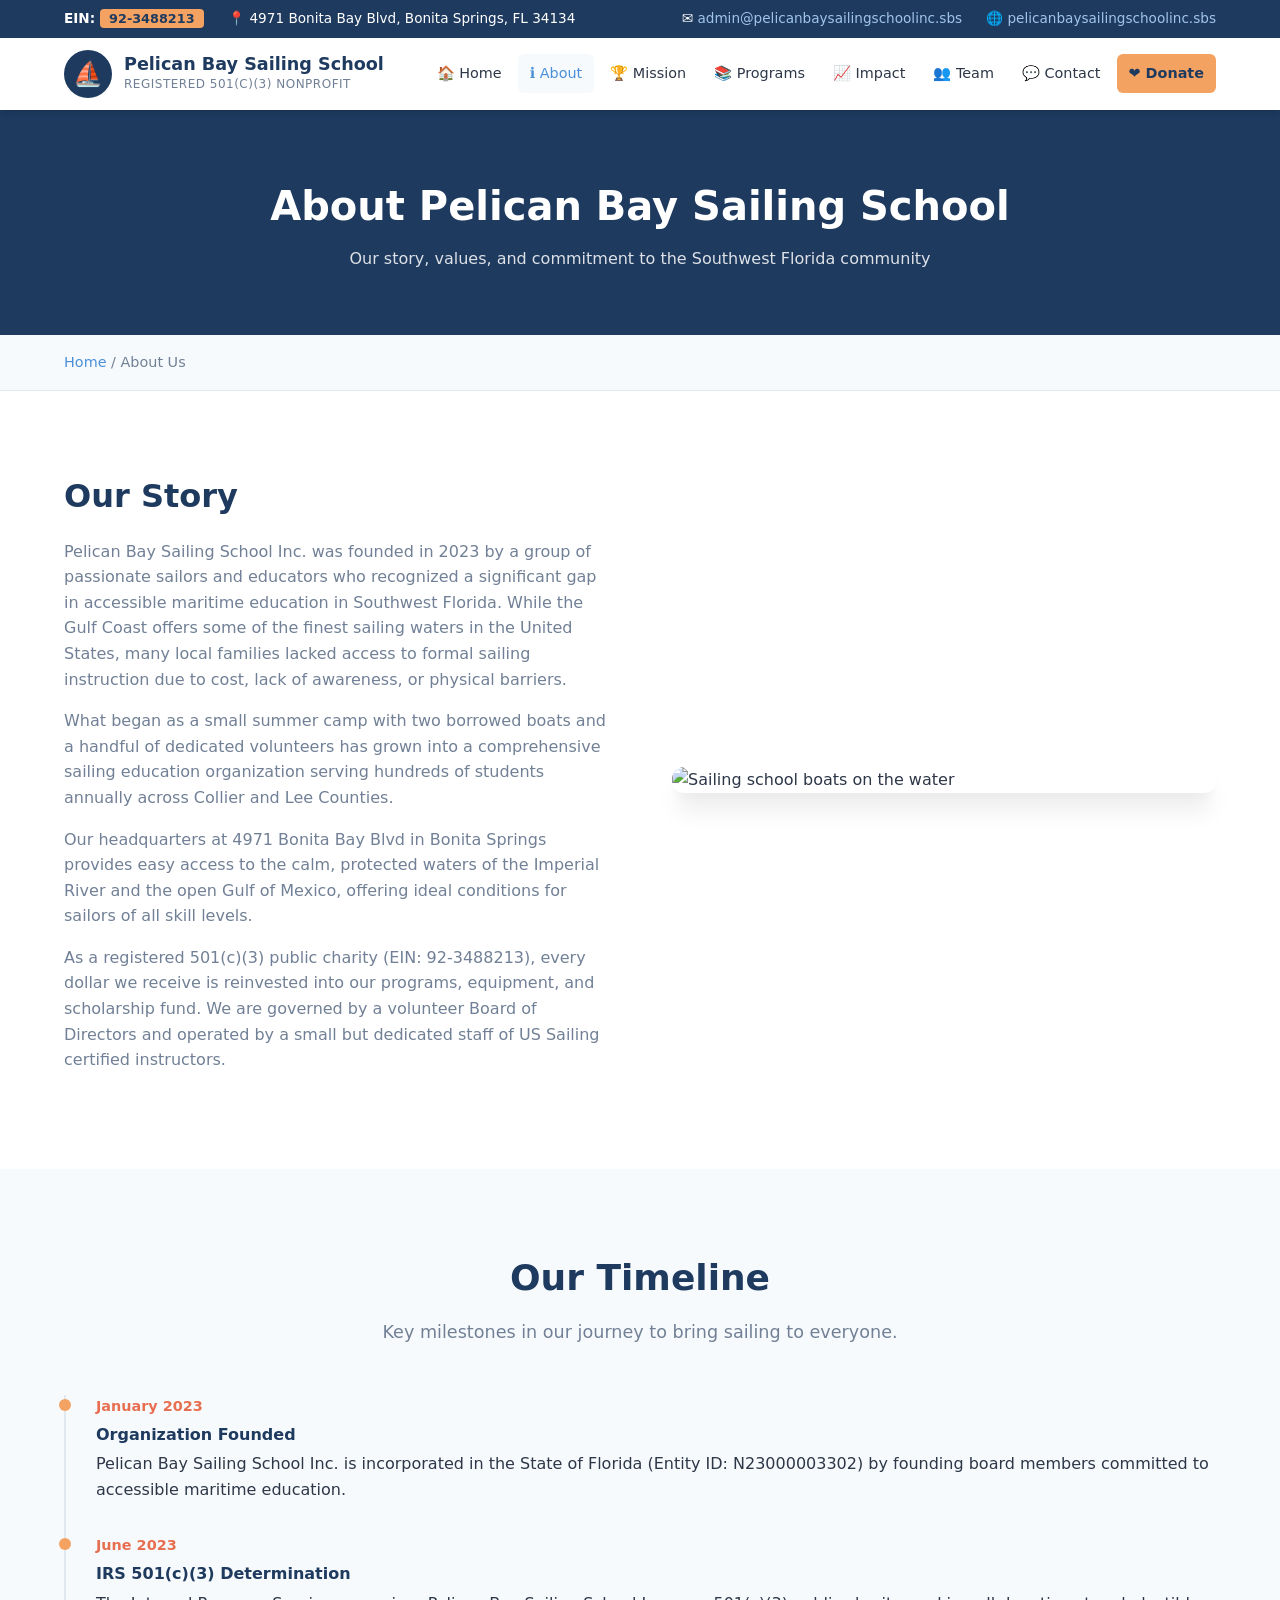
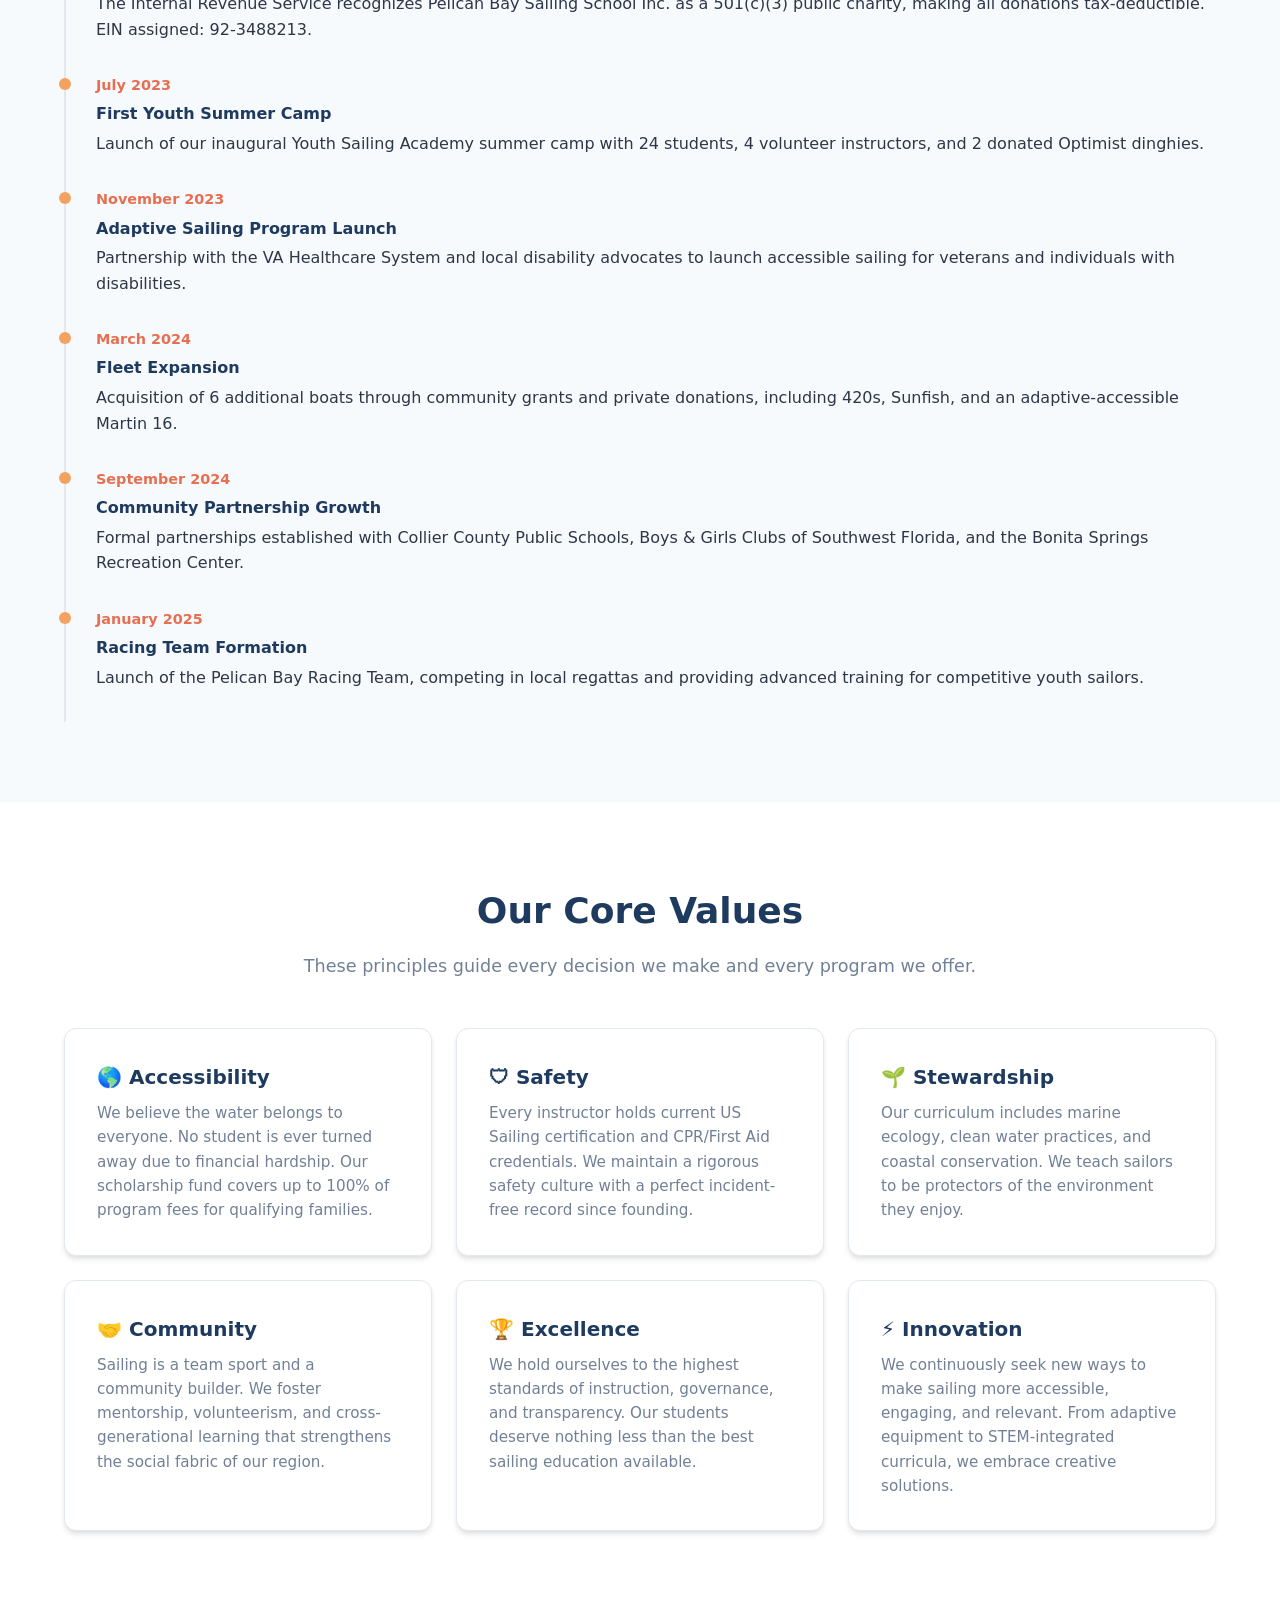
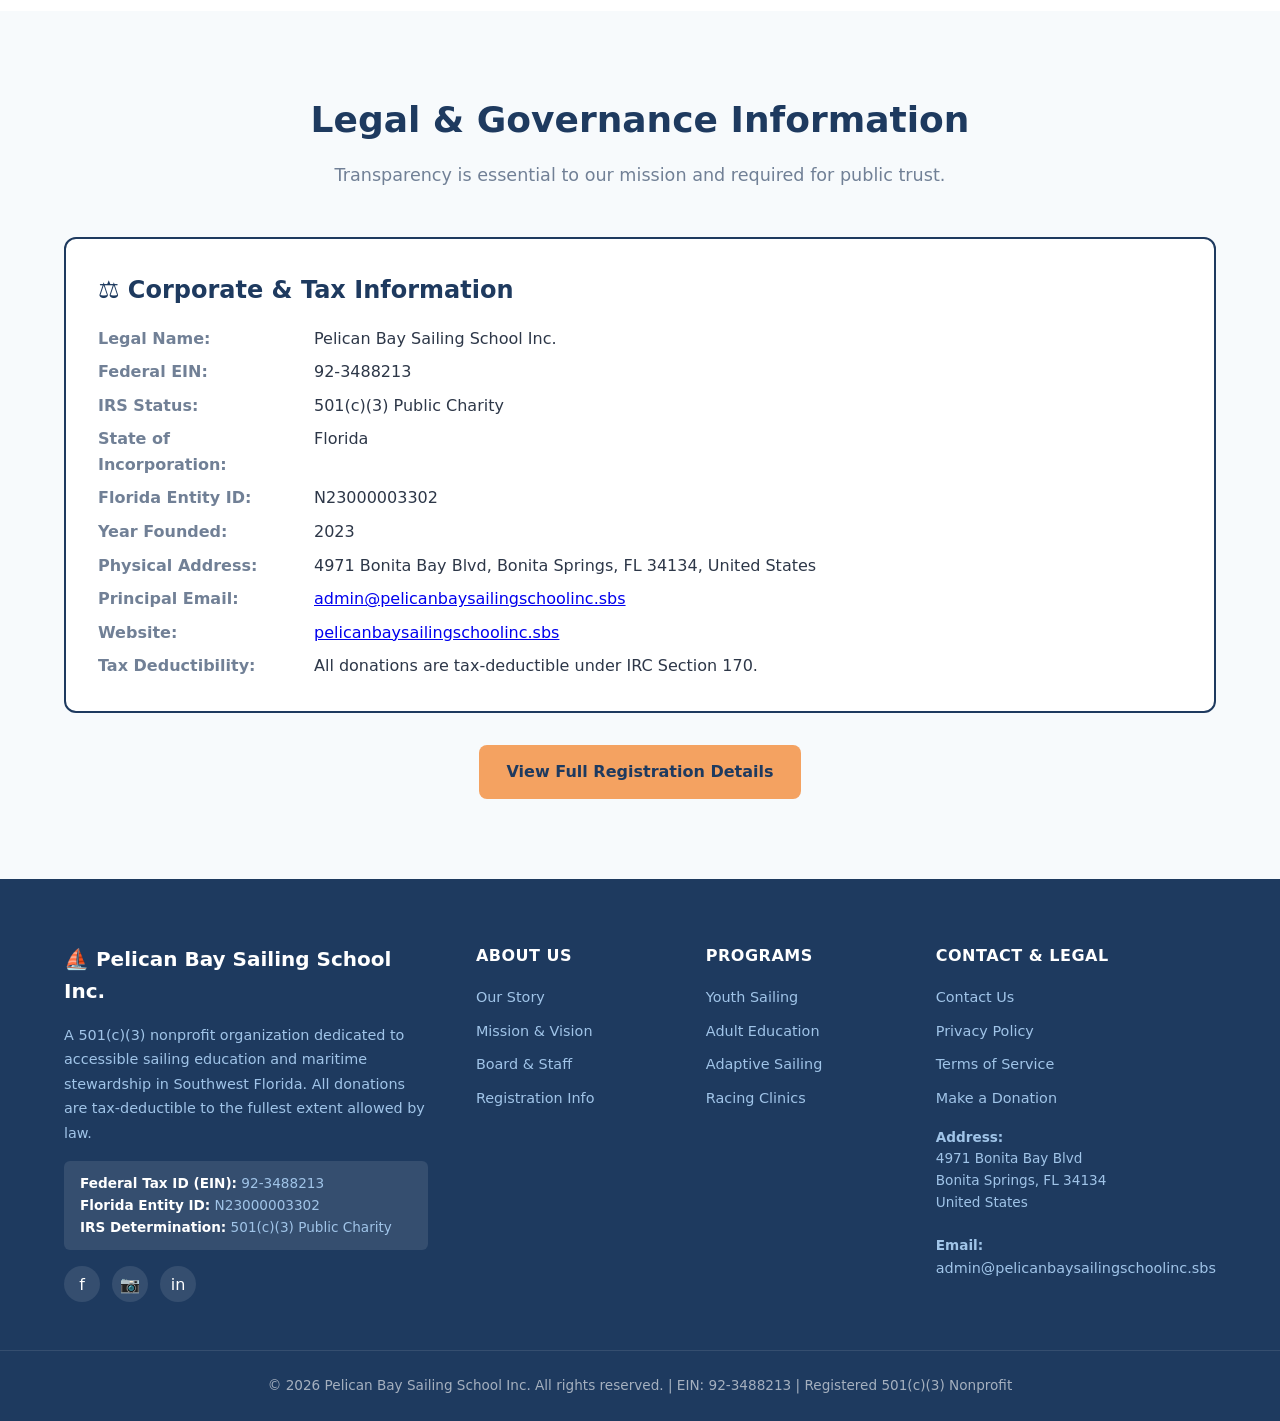
==== about.html @ 3bb71b46 "first commit" ====
<!DOCTYPE html>
<html lang="en">
<head>
  <meta charset="UTF-8">
  <meta name="viewport" content="width=device-width, initial-scale=1.0">
  <meta name="description" content="Learn about the history, values, and legal status of Pelican Bay Sailing School Inc., a 501(c)(3) nonprofit in Bonita Springs, Florida. EIN: 92-3488213.">
  <meta name="keywords" content="Pelican Bay Sailing School, sailing school Bonita Springs, nonprofit sailing Florida, 501c3 sailing education, youth sailing program, learn to sail Florida">
  <meta name="author" content="Pelican Bay Sailing School Inc.">
  <meta name="robots" content="index, follow">
  <link rel="canonical" href="https://pelicanbaysailingschoolinc.sbs/about.html">
  <link rel="icon" type="image/svg+xml" href="images/logo-icon.svg">
  <title>About Us | Pelican Bay Sailing School Inc.</title>

  <!-- Open Graph -->
  <meta property="og:title" content="About Us | Pelican Bay Sailing School Inc.">
  <meta property="og:description" content="Learn about the history, values, and legal status of Pelican Bay Sailing School Inc., a 501(c)(3) nonprofit in Bonita Springs, Florida. EIN: 92-3488213.">
  <meta property="og:type" content="website">
  <meta property="og:url" content="https://pelicanbaysailingschoolinc.sbs/about.html">
  <meta property="og:image" content="https://pelicanbaysailingschoolinc.sbs/images/og-image.jpg">
  <meta property="og:site_name" content="Pelican Bay Sailing School Inc.">

  <!-- Twitter Card -->
  <meta name="twitter:card" content="summary_large_image">
  <meta name="twitter:title" content="About Us | Pelican Bay Sailing School Inc.">
  <meta name="twitter:description" content="Learn about the history, values, and legal status of Pelican Bay Sailing School Inc., a 501(c)(3) nonprofit in Bonita Springs, Florida. EIN: 92-3488213.">

  <!-- Google Verification (replace with actual code) -->
  <meta name="google-site-verification" content="YOUR_GOOGLE_VERIFICATION_CODE">

  <!-- Schema.org Organization -->
  <script type="application/ld+json">
  {
    "@context": "https://schema.org",
    "@type": "NGO",
    "name": "Pelican Bay Sailing School Inc.",
    "alternateName": "Pelican Bay Sailing School",
    "url": "https://pelicanbaysailingschoolinc.sbs",
    "logo": "https://pelicanbaysailingschoolinc.sbs/images/logo-icon.svg",
    "description": "A 501(c)(3) nonprofit organization dedicated to providing accessible sailing education and maritime programs for youth and adults in Southwest Florida.",
    "nonprofitStatus": "Nonprofit501c3",
    "taxID": "92-3488213",
    "foundingDate": "2023",
    "address": {
      "@type": "PostalAddress",
      "streetAddress": "4971 Bonita Bay Blvd",
      "addressLocality": "Bonita Springs",
      "addressRegion": "FL",
      "postalCode": "34134",
      "addressCountry": "US"
    },
    "email": "admin@pelicanbaysailingschoolinc.sbs",
    "areaServed": {
      "@type": "City",
      "name": "Bonita Springs, Florida"
    },
    "sameAs": [
      "https://www.facebook.com/pelicanbaysailing",
      "https://www.instagram.com/pelicanbaysailing"
    ]
  }
  </script>

  <link rel="stylesheet" href="css/style.css">
  
</head>
<body>

<!-- Top Bar -->
<div class="top-bar">
  <div class="container">
    <div class="top-bar-left">
      <span><strong>EIN:</strong> <span class="ein-badge">92-3488213</span></span>
      <span>&#128205; 4971 Bonita Bay Blvd, Bonita Springs, FL 34134</span>
    </div>
    <div class="top-bar-right">
      <span>&#9993; <a href="mailto:admin@pelicanbaysailingschoolinc.sbs">admin@pelicanbaysailingschoolinc.sbs</a></span>
      <span>&#127760; <a href="https://pelicanbaysailingschoolinc.sbs">pelicanbaysailingschoolinc.sbs</a></span>
    </div>
  </div>
</div>

<!-- Header -->
<header class="site-header">
  <div class="container">
    <a href="index.html" class="logo">
      <div class="logo-icon">&#9973;</div>
      <div class="logo-text">
        <strong>Pelican Bay Sailing School</strong>
        <span>Registered 501(c)(3) Nonprofit</span>
      </div>
    </a>
    <button class="mobile-menu-btn" aria-label="Toggle menu">&#9776;</button>
    <nav class="main-nav">
      <ul>
        <li><a href="index.html">&#127968; Home</a></li>
        <li><a href="about.html">&#8505; About</a></li>
        <li><a href="mission.html">&#127942; Mission</a></li>
        <li><a href="programs.html">&#128218; Programs</a></li>
        <li><a href="impact.html">&#128200; Impact</a></li>
        <li><a href="team.html">&#128101; Team</a></li>
        <li><a href="contact.html">&#128172; Contact</a></li>
        <li><a href="donate.html" class="nav-cta">&#10084; Donate</a></li>
      </ul>
    </nav>
  </div>
</header>

<main>
  <div class="page-title">
    <div class="container">
      <h1>About Pelican Bay Sailing School</h1>
      <p>Our story, values, and commitment to the Southwest Florida community</p>
    </div>
  </div>

  <div class="breadcrumb">
    <div class="container">
      <a href="index.html">Home</a> / About Us
    </div>
  </div>

  <section class="section">
    <div class="container">
      <div class="mission-block">
        <div class="mission-content">
          <h2>Our Story</h2>
          <p>Pelican Bay Sailing School Inc. was founded in 2023 by a group of passionate sailors and educators who recognized a significant gap in accessible maritime education in Southwest Florida. While the Gulf Coast offers some of the finest sailing waters in the United States, many local families lacked access to formal sailing instruction due to cost, lack of awareness, or physical barriers.</p>
          <p>What began as a small summer camp with two borrowed boats and a handful of dedicated volunteers has grown into a comprehensive sailing education organization serving hundreds of students annually across Collier and Lee Counties.</p>
          <p>Our headquarters at 4971 Bonita Bay Blvd in Bonita Springs provides easy access to the calm, protected waters of the Imperial River and the open Gulf of Mexico, offering ideal conditions for sailors of all skill levels.</p>
          <p>As a registered 501(c)(3) public charity (EIN: 92-3488213), every dollar we receive is reinvested into our programs, equipment, and scholarship fund. We are governed by a volunteer Board of Directors and operated by a small but dedicated staff of US Sailing certified instructors.</p>
        </div>
        <div class="mission-img">
          <img src="https://images.unsplash.com/photo-1500930287596-c1ecaa373bb2?w=800&q=80" alt="Sailing school boats on the water">
        </div>
      </div>
    </div>
  </section>

  <section class="section section-alt">
    <div class="container">
      <div class="section-header">
        <h2>Our Timeline</h2>
        <p>Key milestones in our journey to bring sailing to everyone.</p>
      </div>
      <div class="timeline">
        <div class="timeline-item">
          <div class="timeline-year">January 2023</div>
          <h4>Organization Founded</h4>
          <p>Pelican Bay Sailing School Inc. is incorporated in the State of Florida (Entity ID: N23000003302) by founding board members committed to accessible maritime education.</p>
        </div>
        <div class="timeline-item">
          <div class="timeline-year">June 2023</div>
          <h4>IRS 501(c)(3) Determination</h4>
          <p>The Internal Revenue Service recognizes Pelican Bay Sailing School Inc. as a 501(c)(3) public charity, making all donations tax-deductible. EIN assigned: 92-3488213.</p>
        </div>
        <div class="timeline-item">
          <div class="timeline-year">July 2023</div>
          <h4>First Youth Summer Camp</h4>
          <p>Launch of our inaugural Youth Sailing Academy summer camp with 24 students, 4 volunteer instructors, and 2 donated Optimist dinghies.</p>
        </div>
        <div class="timeline-item">
          <div class="timeline-year">November 2023</div>
          <h4>Adaptive Sailing Program Launch</h4>
          <p>Partnership with the VA Healthcare System and local disability advocates to launch accessible sailing for veterans and individuals with disabilities.</p>
        </div>
        <div class="timeline-item">
          <div class="timeline-year">March 2024</div>
          <h4>Fleet Expansion</h4>
          <p>Acquisition of 6 additional boats through community grants and private donations, including 420s, Sunfish, and an adaptive-accessible Martin 16.</p>
        </div>
        <div class="timeline-item">
          <div class="timeline-year">September 2024</div>
          <h4>Community Partnership Growth</h4>
          <p>Formal partnerships established with Collier County Public Schools, Boys & Girls Clubs of Southwest Florida, and the Bonita Springs Recreation Center.</p>
        </div>
        <div class="timeline-item">
          <div class="timeline-year">January 2025</div>
          <h4>Racing Team Formation</h4>
          <p>Launch of the Pelican Bay Racing Team, competing in local regattas and providing advanced training for competitive youth sailors.</p>
        </div>
      </div>
    </div>
  </section>

  <section class="section">
    <div class="container">
      <div class="section-header">
        <h2>Our Core Values</h2>
        <p>These principles guide every decision we make and every program we offer.</p>
      </div>
      <div class="card-grid">
        <div class="card" style="padding:2rem;">
          <h3>&#127758; Accessibility</h3>
          <p>We believe the water belongs to everyone. No student is ever turned away due to financial hardship. Our scholarship fund covers up to 100% of program fees for qualifying families.</p>
        </div>
        <div class="card" style="padding:2rem;">
          <h3>&#128737; Safety</h3>
          <p>Every instructor holds current US Sailing certification and CPR/First Aid credentials. We maintain a rigorous safety culture with a perfect incident-free record since founding.</p>
        </div>
        <div class="card" style="padding:2rem;">
          <h3>&#127793; Stewardship</h3>
          <p>Our curriculum includes marine ecology, clean water practices, and coastal conservation. We teach sailors to be protectors of the environment they enjoy.</p>
        </div>
        <div class="card" style="padding:2rem;">
          <h3>&#129309; Community</h3>
          <p>Sailing is a team sport and a community builder. We foster mentorship, volunteerism, and cross-generational learning that strengthens the social fabric of our region.</p>
        </div>
        <div class="card" style="padding:2rem;">
          <h3>&#127942; Excellence</h3>
          <p>We hold ourselves to the highest standards of instruction, governance, and transparency. Our students deserve nothing less than the best sailing education available.</p>
        </div>
        <div class="card" style="padding:2rem;">
          <h3>&#9889; Innovation</h3>
          <p>We continuously seek new ways to make sailing more accessible, engaging, and relevant. From adaptive equipment to STEM-integrated curricula, we embrace creative solutions.</p>
        </div>
      </div>
    </div>
  </section>

  <section class="section section-alt">
    <div class="container">
      <div class="section-header">
        <h2>Legal & Governance Information</h2>
        <p>Transparency is essential to our mission and required for public trust.</p>
      </div>
      <div class="reg-box">
        <h3>&#9878; Corporate & Tax Information</h3>
        <dl class="reg-detail">
          <dt>Legal Name:</dt>
          <dd>Pelican Bay Sailing School Inc.</dd>
          <dt>Federal EIN:</dt>
          <dd>92-3488213</dd>
          <dt>IRS Status:</dt>
          <dd>501(c)(3) Public Charity</dd>
          <dt>State of Incorporation:</dt>
          <dd>Florida</dd>
          <dt>Florida Entity ID:</dt>
          <dd>N23000003302</dd>
          <dt>Year Founded:</dt>
          <dd>2023</dd>
          <dt>Physical Address:</dt>
          <dd>4971 Bonita Bay Blvd, Bonita Springs, FL 34134, United States</dd>
          <dt>Principal Email:</dt>
          <dd><a href="mailto:admin@pelicanbaysailingschoolinc.sbs">admin@pelicanbaysailingschoolinc.sbs</a></dd>
          <dt>Website:</dt>
          <dd><a href="https://pelicanbaysailingschoolinc.sbs">pelicanbaysailingschoolinc.sbs</a></dd>
          <dt>Tax Deductibility:</dt>
          <dd>All donations are tax-deductible under IRC Section 170.</dd>
        </dl>
      </div>
      <div class="text-center mt-2">
        <a href="registration.html" class="btn btn-primary">View Full Registration Details</a>
      </div>
    </div>
  </section>
</main>

<!-- Footer -->
<footer class="site-footer">
  <div class="footer-grid">
    <div class="footer-brand">
      <h3>&#9973; Pelican Bay Sailing School Inc.</h3>
      <p>A 501(c)(3) nonprofit organization dedicated to accessible sailing education and maritime stewardship in Southwest Florida. All donations are tax-deductible to the fullest extent allowed by law.</p>
      <div class="ein-box">
        <strong>Federal Tax ID (EIN):</strong> 92-3488213<br>
        <strong>Florida Entity ID:</strong> N23000003302<br>
        <strong>IRS Determination:</strong> 501(c)(3) Public Charity
      </div>
      <div class="social-links">
        <a href="https://facebook.com/pelicanbaysailing" aria-label="Facebook" target="_blank" rel="noopener">f</a>
        <a href="https://instagram.com/pelicanbaysailing" aria-label="Instagram" target="_blank" rel="noopener">&#128247;</a>
        <a href="https://linkedin.com/company/pelican-bay-sailing-school" aria-label="LinkedIn" target="_blank" rel="noopener">in</a>
      </div>
    </div>
    <div class="footer-links">
      <h4>About Us</h4>
      <ul>
        <li><a href="about.html">Our Story</a></li>
        <li><a href="mission.html">Mission & Vision</a></li>
        <li><a href="team.html">Board & Staff</a></li>
        <li><a href="registration.html">Registration Info</a></li>
      </ul>
    </div>
    <div class="footer-links">
      <h4>Programs</h4>
      <ul>
        <li><a href="programs.html">Youth Sailing</a></li>
        <li><a href="programs.html">Adult Education</a></li>
        <li><a href="programs.html">Adaptive Sailing</a></li>
        <li><a href="programs.html">Racing Clinics</a></li>
      </ul>
    </div>
    <div class="footer-links">
      <h4>Contact & Legal</h4>
      <ul>
        <li><a href="contact.html">Contact Us</a></li>
        <li><a href="privacy.html">Privacy Policy</a></li>
        <li><a href="terms.html">Terms of Service</a></li>
        <li><a href="donate.html">Make a Donation</a></li>
      </ul>
      <p style="margin-top:1rem;font-size:0.85rem;">
        <strong>Address:</strong><br>
        4971 Bonita Bay Blvd<br>
        Bonita Springs, FL 34134<br>
        United States<br><br>
        <strong>Email:</strong><br>
        <a href="mailto:admin@pelicanbaysailingschoolinc.sbs" style="color:#a0c4e8;">admin@pelicanbaysailingschoolinc.sbs</a>
      </p>
    </div>
  </div>
  <div class="footer-bottom">
    <p>&copy; <span class="current-year"></span> Pelican Bay Sailing School Inc. All rights reserved. | EIN: 92-3488213 | Registered 501(c)(3) Nonprofit</p>
  </div>
</footer>

<script src="js/main.js"></script>
</body>
</html>
---- css/style.css ----
/* ============================================
   Pelican Bay Sailing School Inc.
   501(c)(3) Nonprofit Website Styles
   EIN: 92-3488213
   ============================================ */

:root {
  --primary: #1e3a5f;
  --primary-light: #2a4f7f;
  --secondary: #4a90d9;
  --accent: #f4a261;
  --accent-dark: #e76f51;
  --text: #2d3748;
  --text-light: #718096;
  --bg: #ffffff;
  --bg-alt: #f7fafc;
  --border: #e2e8f0;
  --success: #38a169;
  --shadow: 0 4px 6px -1px rgba(0,0,0,0.1), 0 2px 4px -1px rgba(0,0,0,0.06);
  --shadow-lg: 0 20px 25px -5px rgba(0,0,0,0.1), 0 10px 10px -5px rgba(0,0,0,0.04);
}

* { margin: 0; padding: 0; box-sizing: border-box; }

html { scroll-behavior: smooth; }

body {
  font-family: 'Segoe UI', system-ui, -apple-system, sans-serif;
  color: var(--text);
  line-height: 1.6;
  background: var(--bg);
}

/* Top Bar */
.top-bar {
  background: var(--primary);
  color: #fff;
  font-size: 0.85rem;
  padding: 0.5rem 0;
}

.top-bar .container {
  max-width: 1200px;
  margin: 0 auto;
  padding: 0 1.5rem;
  display: flex;
  justify-content: space-between;
  align-items: center;
  flex-wrap: wrap;
  gap: 0.5rem;
}

.top-bar a { color: #a0c4e8; text-decoration: none; transition: color 0.2s; }
.top-bar a:hover { color: #fff; }

.top-bar-left, .top-bar-right { display: flex; align-items: center; gap: 1.5rem; flex-wrap: wrap; }

.ein-badge {
  background: var(--accent);
  color: var(--primary);
  padding: 0.15rem 0.6rem;
  border-radius: 4px;
  font-weight: 700;
  font-size: 0.8rem;
}

/* Header */
.site-header {
  background: var(--bg);
  box-shadow: var(--shadow);
  position: sticky;
  top: 0;
  z-index: 1000;
}

.site-header .container {
  max-width: 1200px;
  margin: 0 auto;
  padding: 0 1.5rem;
  display: flex;
  justify-content: space-between;
  align-items: center;
  height: 72px;
}

.logo {
  display: flex;
  align-items: center;
  gap: 0.75rem;
  text-decoration: none;
}

.logo-icon {
  width: 48px;
  height: 48px;
  background: var(--primary);
  border-radius: 50%;
  display: flex;
  align-items: center;
  justify-content: center;
  color: #fff;
  font-size: 1.5rem;
}

.logo-text { display: flex; flex-direction: column; }
.logo-text strong {
  color: var(--primary);
  font-size: 1.1rem;
  line-height: 1.2;
}
.logo-text span {
  color: var(--text-light);
  font-size: 0.75rem;
  text-transform: uppercase;
  letter-spacing: 0.5px;
}

/* Navigation */
.main-nav ul { display: flex; list-style: none; gap: 0.25rem; }

.main-nav a {
  color: var(--text);
  text-decoration: none;
  padding: 0.5rem 0.75rem;
  border-radius: 6px;
  font-weight: 500;
  font-size: 0.9rem;
  transition: all 0.2s;
  display: flex;
  align-items: center;
  gap: 0.35rem;
}

.main-nav a:hover, .main-nav a.active {
  background: var(--bg-alt);
  color: var(--secondary);
}

.nav-cta {
  background: var(--accent) !important;
  color: var(--primary) !important;
  font-weight: 700 !important;
}
.nav-cta:hover { background: #e8954a !important; }

.mobile-menu-btn {
  display: none;
  background: none;
  border: none;
  font-size: 1.5rem;
  cursor: pointer;
  color: var(--primary);
}

/* Hero */
.hero {
  position: relative;
  min-height: 600px;
  display: flex;
  align-items: center;
  background: linear-gradient(135deg, var(--primary) 0%, var(--primary-light) 100%);
  overflow: hidden;
}

.hero-bg {
  position: absolute;
  inset: 0;
  opacity: 0.25;
  background-size: cover;
  background-position: center;
}

.hero .container {
  position: relative;
  z-index: 2;
  max-width: 1200px;
  margin: 0 auto;
  padding: 4rem 1.5rem;
  color: #fff;
}

.hero-badge {
  display: inline-flex;
  align-items: center;
  gap: 0.5rem;
  background: rgba(255,255,255,0.15);
  backdrop-filter: blur(10px);
  padding: 0.5rem 1rem;
  border-radius: 50px;
  font-size: 0.9rem;
  margin-bottom: 1.5rem;
  border: 1px solid rgba(255,255,255,0.2);
}

.hero h1 {
  font-size: 3.5rem;
  line-height: 1.1;
  margin-bottom: 1rem;
  max-width: 700px;
}

.hero p {
  font-size: 1.25rem;
  opacity: 0.9;
  max-width: 600px;
  margin-bottom: 2rem;
}

.hero-buttons { display: flex; gap: 1rem; flex-wrap: wrap; }

.btn {
  display: inline-flex;
  align-items: center;
  gap: 0.5rem;
  padding: 0.875rem 1.75rem;
  border-radius: 8px;
  text-decoration: none;
  font-weight: 600;
  transition: all 0.2s;
  border: none;
  cursor: pointer;
  font-size: 1rem;
}

.btn-primary {
  background: var(--accent);
  color: var(--primary);
}
.btn-primary:hover { background: #e8954a; transform: translateY(-2px); }

.btn-secondary {
  background: rgba(255,255,255,0.15);
  color: #fff;
  border: 1px solid rgba(255,255,255,0.3);
}
.btn-secondary:hover { background: rgba(255,255,255,0.25); }

/* Stats Bar */
.stats-bar {
  background: var(--bg);
  border-bottom: 1px solid var(--border);
  padding: 2rem 0;
}

.stats-bar .container {
  max-width: 1200px;
  margin: 0 auto;
  padding: 0 1.5rem;
  display: grid;
  grid-template-columns: repeat(4, 1fr);
  gap: 2rem;
}

.stat-item { text-align: center; }
.stat-number {
  font-size: 2.5rem;
  font-weight: 800;
  color: var(--primary);
  line-height: 1;
}
.stat-label {
  color: var(--text-light);
  font-size: 0.9rem;
  margin-top: 0.25rem;
}

/* Sections */
.section {
  padding: 5rem 0;
}

.section-alt { background: var(--bg-alt); }

.container {
  max-width: 1200px;
  margin: 0 auto;
  padding: 0 1.5rem;
}

.section-header {
  text-align: center;
  max-width: 700px;
  margin: 0 auto 3rem;
}

.section-header h2 {
  font-size: 2.25rem;
  color: var(--primary);
  margin-bottom: 0.75rem;
}

.section-header p {
  color: var(--text-light);
  font-size: 1.1rem;
}

/* Cards */
.card-grid {
  display: grid;
  grid-template-columns: repeat(auto-fit, minmax(280px, 1fr));
  gap: 1.5rem;
}

.card {
  background: var(--bg);
  border-radius: 12px;
  overflow: hidden;
  box-shadow: var(--shadow);
  transition: transform 0.2s, box-shadow 0.2s;
  border: 1px solid var(--border);
}

.card:hover {
  transform: translateY(-4px);
  box-shadow: var(--shadow-lg);
}

.card-img {
  height: 200px;
  background-size: cover;
  background-position: center;
}

.card-body { padding: 1.5rem; }

.card h3 {
  font-size: 1.25rem;
  color: var(--primary);
  margin-bottom: 0.5rem;
}

.card p { color: var(--text-light); font-size: 0.95rem; }

/* Mission Block */
.mission-block {
  display: grid;
  grid-template-columns: 1fr 1fr;
  gap: 4rem;
  align-items: center;
}

.mission-img {
  border-radius: 12px;
  overflow: hidden;
  box-shadow: var(--shadow-lg);
}

.mission-img img { width: 100%; height: auto; display: block; }

.mission-content h2 {
  font-size: 2rem;
  color: var(--primary);
  margin-bottom: 1rem;
}

.mission-content p { margin-bottom: 1rem; color: var(--text-light); }

.values-list {
  list-style: none;
  margin-top: 1.5rem;
}

.values-list li {
  display: flex;
  align-items: flex-start;
  gap: 0.75rem;
  margin-bottom: 0.75rem;
}

.values-list .icon {
  color: var(--accent);
  font-size: 1.25rem;
  flex-shrink: 0;
  margin-top: 0.1rem;
}

/* Timeline */
.timeline {
  position: relative;
  padding-left: 2rem;
}

.timeline::before {
  content: '';
  position: absolute;
  left: 0;
  top: 0;
  bottom: 0;
  width: 2px;
  background: var(--border);
}

.timeline-item {
  position: relative;
  padding-bottom: 2rem;
}

.timeline-item::before {
  content: '';
  position: absolute;
  left: -2rem;
  top: 0.25rem;
  width: 12px;
  height: 12px;
  border-radius: 50%;
  background: var(--accent);
  margin-left: -5px;
}

.timeline-year {
  font-weight: 700;
  color: var(--accent-dark);
  font-size: 0.9rem;
}

.timeline-item h4 { color: var(--primary); margin: 0.25rem 0; }

/* Team Grid */
.team-grid {
  display: grid;
  grid-template-columns: repeat(auto-fit, minmax(250px, 1fr));
  gap: 2rem;
}

.team-card {
  text-align: center;
  padding: 2rem;
  background: var(--bg);
  border-radius: 12px;
  box-shadow: var(--shadow);
  border: 1px solid var(--border);
}

.team-avatar {
  width: 120px;
  height: 120px;
  border-radius: 50%;
  background: var(--bg-alt);
  margin: 0 auto 1rem;
  display: flex;
  align-items: center;
  justify-content: center;
  font-size: 2.5rem;
  color: var(--primary);
  border: 3px solid var(--accent);
}

.team-card h4 { color: var(--primary); margin-bottom: 0.25rem; }
.team-role {
  color: var(--accent-dark);
  font-weight: 600;
  font-size: 0.9rem;
  margin-bottom: 0.75rem;
}

/* Contact */
.contact-grid {
  display: grid;
  grid-template-columns: 1fr 1fr;
  gap: 3rem;
}

.contact-info h3 {
  color: var(--primary);
  margin-bottom: 1rem;
  font-size: 1.5rem;
}

.info-item {
  display: flex;
  align-items: flex-start;
  gap: 1rem;
  margin-bottom: 1.25rem;
}

.info-item .icon {
  width: 40px;
  height: 40px;
  background: var(--bg-alt);
  border-radius: 8px;
  display: flex;
  align-items: center;
  justify-content: center;
  color: var(--secondary);
  font-size: 1.1rem;
  flex-shrink: 0;
}

.info-item strong { display: block; color: var(--primary); margin-bottom: 0.15rem; }
.info-item a { color: var(--secondary); text-decoration: none; }
.info-item a:hover { text-decoration: underline; }

.contact-form {
  background: var(--bg);
  padding: 2rem;
  border-radius: 12px;
  box-shadow: var(--shadow);
  border: 1px solid var(--border);
}

.form-group { margin-bottom: 1.25rem; }
.form-group label {
  display: block;
  margin-bottom: 0.4rem;
  font-weight: 600;
  color: var(--primary);
  font-size: 0.9rem;
}

.form-group input,
.form-group textarea,
.form-group select {
  width: 100%;
  padding: 0.75rem;
  border: 1px solid var(--border);
  border-radius: 8px;
  font-family: inherit;
  font-size: 1rem;
  transition: border-color 0.2s;
}

.form-group input:focus,
.form-group textarea:focus,
.form-group select:focus {
  outline: none;
  border-color: var(--secondary);
  box-shadow: 0 0 0 3px rgba(74,144,217,0.1);
}

/* Registration Info */
.reg-box {
  background: var(--bg);
  border: 2px solid var(--primary);
  border-radius: 12px;
  padding: 2rem;
  margin-bottom: 2rem;
}

.reg-box h3 {
  color: var(--primary);
  font-size: 1.5rem;
  margin-bottom: 1rem;
  display: flex;
  align-items: center;
  gap: 0.5rem;
}

.reg-detail {
  display: grid;
  grid-template-columns: 200px 1fr;
  gap: 0.5rem 1rem;
  margin-top: 1rem;
}

.reg-detail dt { font-weight: 600; color: var(--text-light); }
.reg-detail dd { color: var(--text); font-weight: 500; }

.ein-highlight {
  font-size: 2rem;
  font-weight: 800;
  color: var(--primary);
  letter-spacing: 1px;
  margin: 0.5rem 0;
}

/* Gallery */
.gallery-grid {
  display: grid;
  grid-template-columns: repeat(auto-fit, minmax(280px, 1fr));
  gap: 1rem;
}

.gallery-item {
  border-radius: 8px;
  overflow: hidden;
  position: relative;
  aspect-ratio: 4/3;
}

.gallery-item img {
  width: 100%;
  height: 100%;
  object-fit: cover;
  transition: transform 0.3s;
}

.gallery-item:hover img { transform: scale(1.05); }

.gallery-caption {
  position: absolute;
  bottom: 0;
  left: 0;
  right: 0;
  background: linear-gradient(transparent, rgba(0,0,0,0.8));
  color: #fff;
  padding: 1.5rem 1rem 1rem;
  font-size: 0.9rem;
}

/* News */
.news-item {
  display: grid;
  grid-template-columns: 120px 1fr;
  gap: 1.5rem;
  padding: 1.5rem;
  background: var(--bg);
  border-radius: 12px;
  box-shadow: var(--shadow);
  border: 1px solid var(--border);
  margin-bottom: 1rem;
}

.news-date {
  text-align: center;
  padding: 1rem;
  background: var(--bg-alt);
  border-radius: 8px;
  height: fit-content;
}

.news-date .day { font-size: 1.75rem; font-weight: 800; color: var(--primary); display: block; }
.news-date .month { font-size: 0.85rem; color: var(--text-light); text-transform: uppercase; }

/* Footer */
.site-footer {
  background: var(--primary);
  color: #a0c4e8;
  padding: 4rem 0 0;
}

.footer-grid {
  display: grid;
  grid-template-columns: 2fr 1fr 1fr 1.5fr;
  gap: 3rem;
  max-width: 1200px;
  margin: 0 auto;
  padding: 0 1.5rem;
}

.footer-brand h3 {
  color: #fff;
  font-size: 1.25rem;
  margin-bottom: 1rem;
  display: flex;
  align-items: center;
  gap: 0.5rem;
}

.footer-brand p { margin-bottom: 1rem; font-size: 0.9rem; line-height: 1.7; }

.footer-brand .ein-box {
  background: rgba(255,255,255,0.1);
  padding: 0.75rem 1rem;
  border-radius: 6px;
  font-size: 0.85rem;
  margin-bottom: 1rem;
}

.footer-brand .ein-box strong { color: #fff; }

.footer-links h4 {
  color: #fff;
  font-size: 1rem;
  margin-bottom: 1rem;
  text-transform: uppercase;
  letter-spacing: 0.5px;
}

.footer-links ul { list-style: none; }
.footer-links li { margin-bottom: 0.5rem; }
.footer-links a {
  color: #a0c4e8;
  text-decoration: none;
  font-size: 0.9rem;
  transition: color 0.2s;
}
.footer-links a:hover { color: #fff; }

.social-links { display: flex; gap: 0.75rem; margin-top: 1rem; }
.social-links a {
  width: 36px;
  height: 36px;
  background: rgba(255,255,255,0.1);
  border-radius: 50%;
  display: flex;
  align-items: center;
  justify-content: center;
  color: #fff;
  text-decoration: none;
  transition: background 0.2s;
}
.social-links a:hover { background: var(--accent); color: var(--primary); }

.footer-bottom {
  border-top: 1px solid rgba(255,255,255,0.1);
  margin-top: 3rem;
  padding: 1.5rem;
  text-align: center;
  font-size: 0.85rem;
  color: rgba(255,255,255,0.6);
}

/* Legal Pages */
.legal-content {
  max-width: 800px;
  margin: 0 auto;
  background: var(--bg);
  padding: 3rem;
  border-radius: 12px;
  box-shadow: var(--shadow);
}

.legal-content h2 {
  color: var(--primary);
  margin: 2rem 0 1rem;
  font-size: 1.5rem;
}

.legal-content h2:first-child { margin-top: 0; }

.legal-content p { margin-bottom: 1rem; color: var(--text-light); }

.legal-content ul { margin-left: 1.5rem; margin-bottom: 1rem; color: var(--text-light); }

.legal-content li { margin-bottom: 0.5rem; }

/* Donate Page */
.donate-options {
  display: grid;
  grid-template-columns: repeat(auto-fit, minmax(250px, 1fr));
  gap: 1.5rem;
  margin: 2rem 0;
}

.donate-card {
  background: var(--bg);
  border: 2px solid var(--border);
  border-radius: 12px;
  padding: 2rem;
  text-align: center;
  transition: all 0.2s;
}

.donate-card:hover { border-color: var(--accent); transform: translateY(-4px); }

.donate-card h3 { color: var(--primary); margin-bottom: 0.5rem; }
.donate-card .amount { font-size: 2.5rem; font-weight: 800; color: var(--accent-dark); }
.donate-card p { color: var(--text-light); margin: 1rem 0; font-size: 0.9rem; }

/* Testimonials */
.testimonial {
  background: var(--bg);
  padding: 2rem;
  border-radius: 12px;
  box-shadow: var(--shadow);
  border-left: 4px solid var(--accent);
  margin-bottom: 1.5rem;
}

.testimonial p {
  font-style: italic;
  color: var(--text);
  font-size: 1.1rem;
  margin-bottom: 1rem;
}

.testimonial-author { font-weight: 700; color: var(--primary); }
.testimonial-role { color: var(--text-light); font-size: 0.9rem; }

/* Utility */
.text-center { text-align: center; }
.mt-2 { margin-top: 2rem; }
.mb-2 { margin-bottom: 2rem; }

.breadcrumb {
  background: var(--bg-alt);
  padding: 1rem 0;
  border-bottom: 1px solid var(--border);
}

.breadcrumb .container {
  max-width: 1200px;
  margin: 0 auto;
  padding: 0 1.5rem;
  font-size: 0.9rem;
  color: var(--text-light);
}

.breadcrumb a { color: var(--secondary); text-decoration: none; }
.breadcrumb a:hover { text-decoration: underline; }

.page-title {
  background: var(--primary);
  color: #fff;
  padding: 4rem 0;
  text-align: center;
}

.page-title h1 { font-size: 2.5rem; margin-bottom: 0.5rem; }
.page-title p { opacity: 0.85; }

/* Responsive */
@media (max-width: 1024px) {
  .footer-grid { grid-template-columns: 1fr 1fr; }
}

@media (max-width: 768px) {
  .mobile-menu-btn { display: block; }
  .main-nav { display: none; position: absolute; top: 72px; left: 0; right: 0; background: var(--bg); box-shadow: var(--shadow); padding: 1rem; }
  .main-nav.active { display: block; }
  .main-nav ul { flex-direction: column; }
  .hero h1 { font-size: 2.25rem; }
  .stats-bar .container { grid-template-columns: repeat(2, 1fr); }
  .mission-block { grid-template-columns: 1fr; }
  .contact-grid { grid-template-columns: 1fr; }
  .footer-grid { grid-template-columns: 1fr; gap: 2rem; }
  .reg-detail { grid-template-columns: 1fr; }
  .news-item { grid-template-columns: 1fr; }
}

@media (max-width: 480px) {
  .hero h1 { font-size: 1.75rem; }
  .stats-bar .container { grid-template-columns: 1fr; }
  .section { padding: 3rem 0; }
}
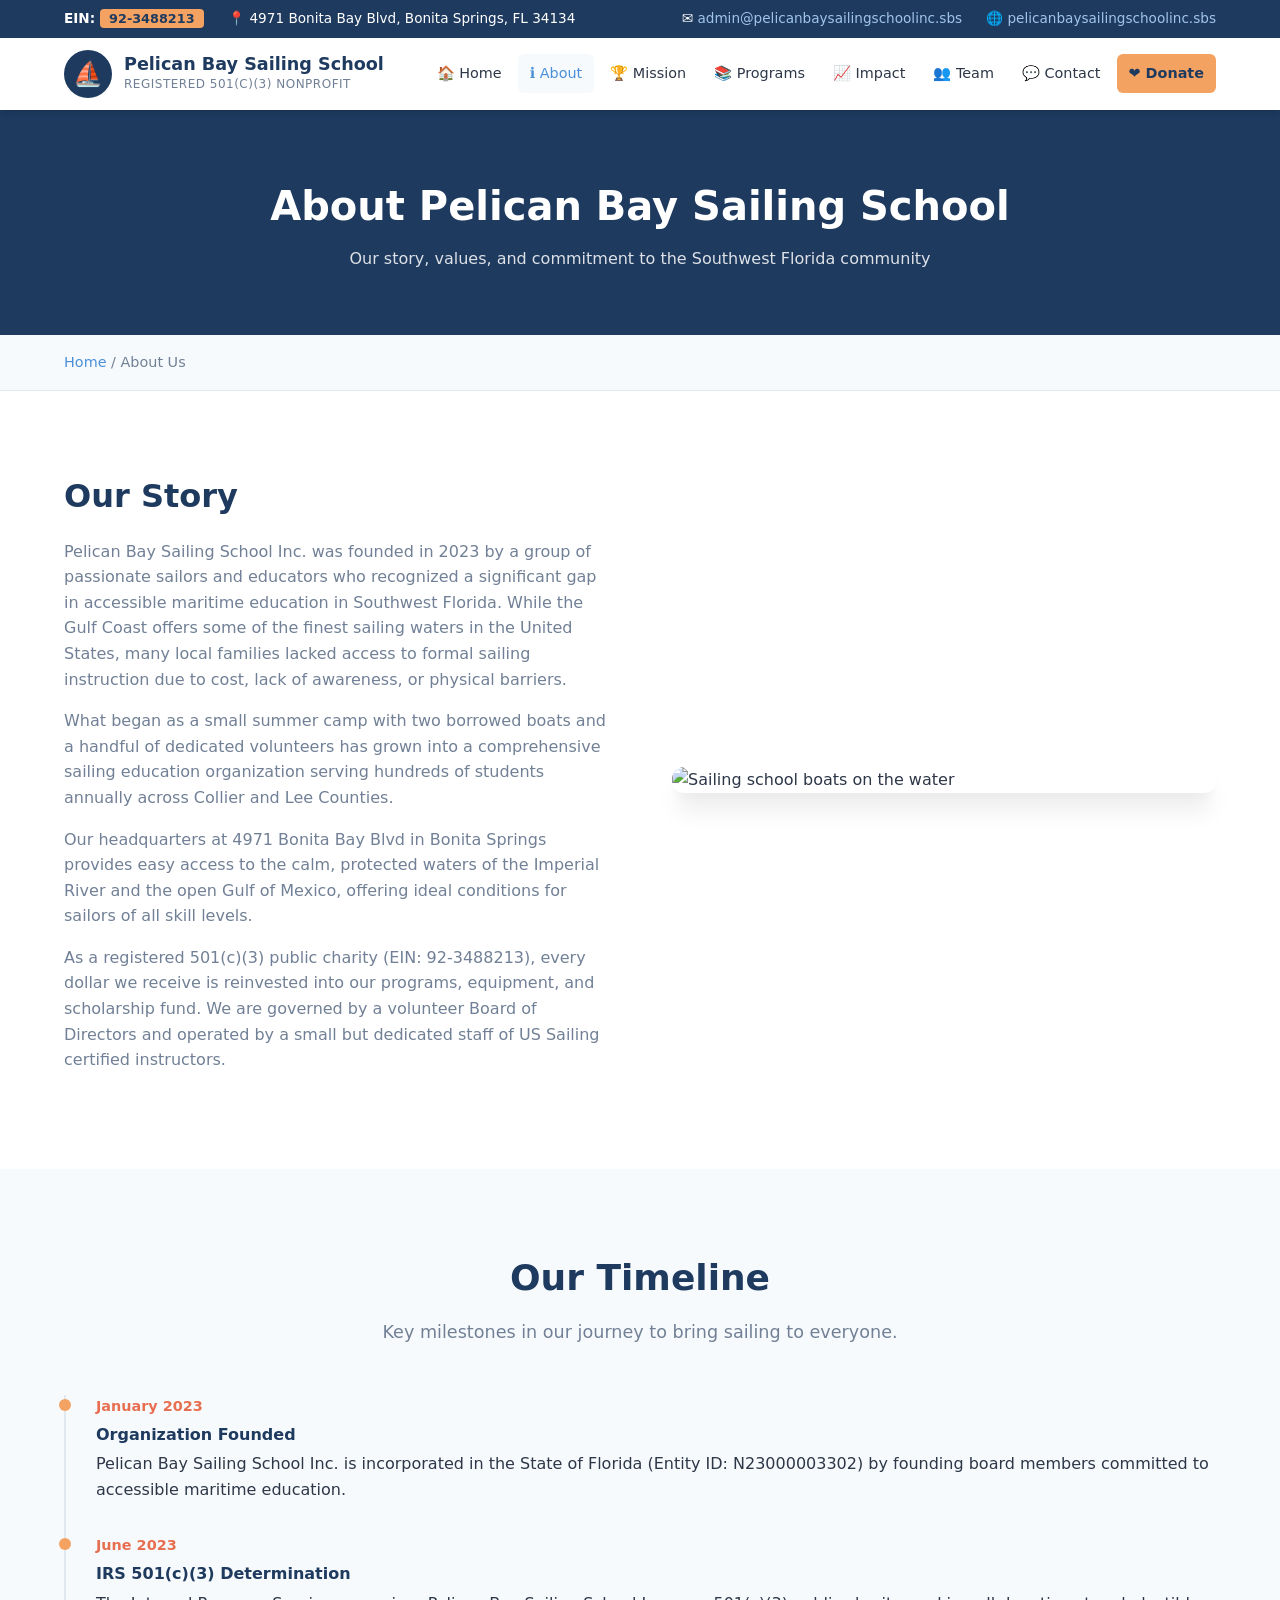
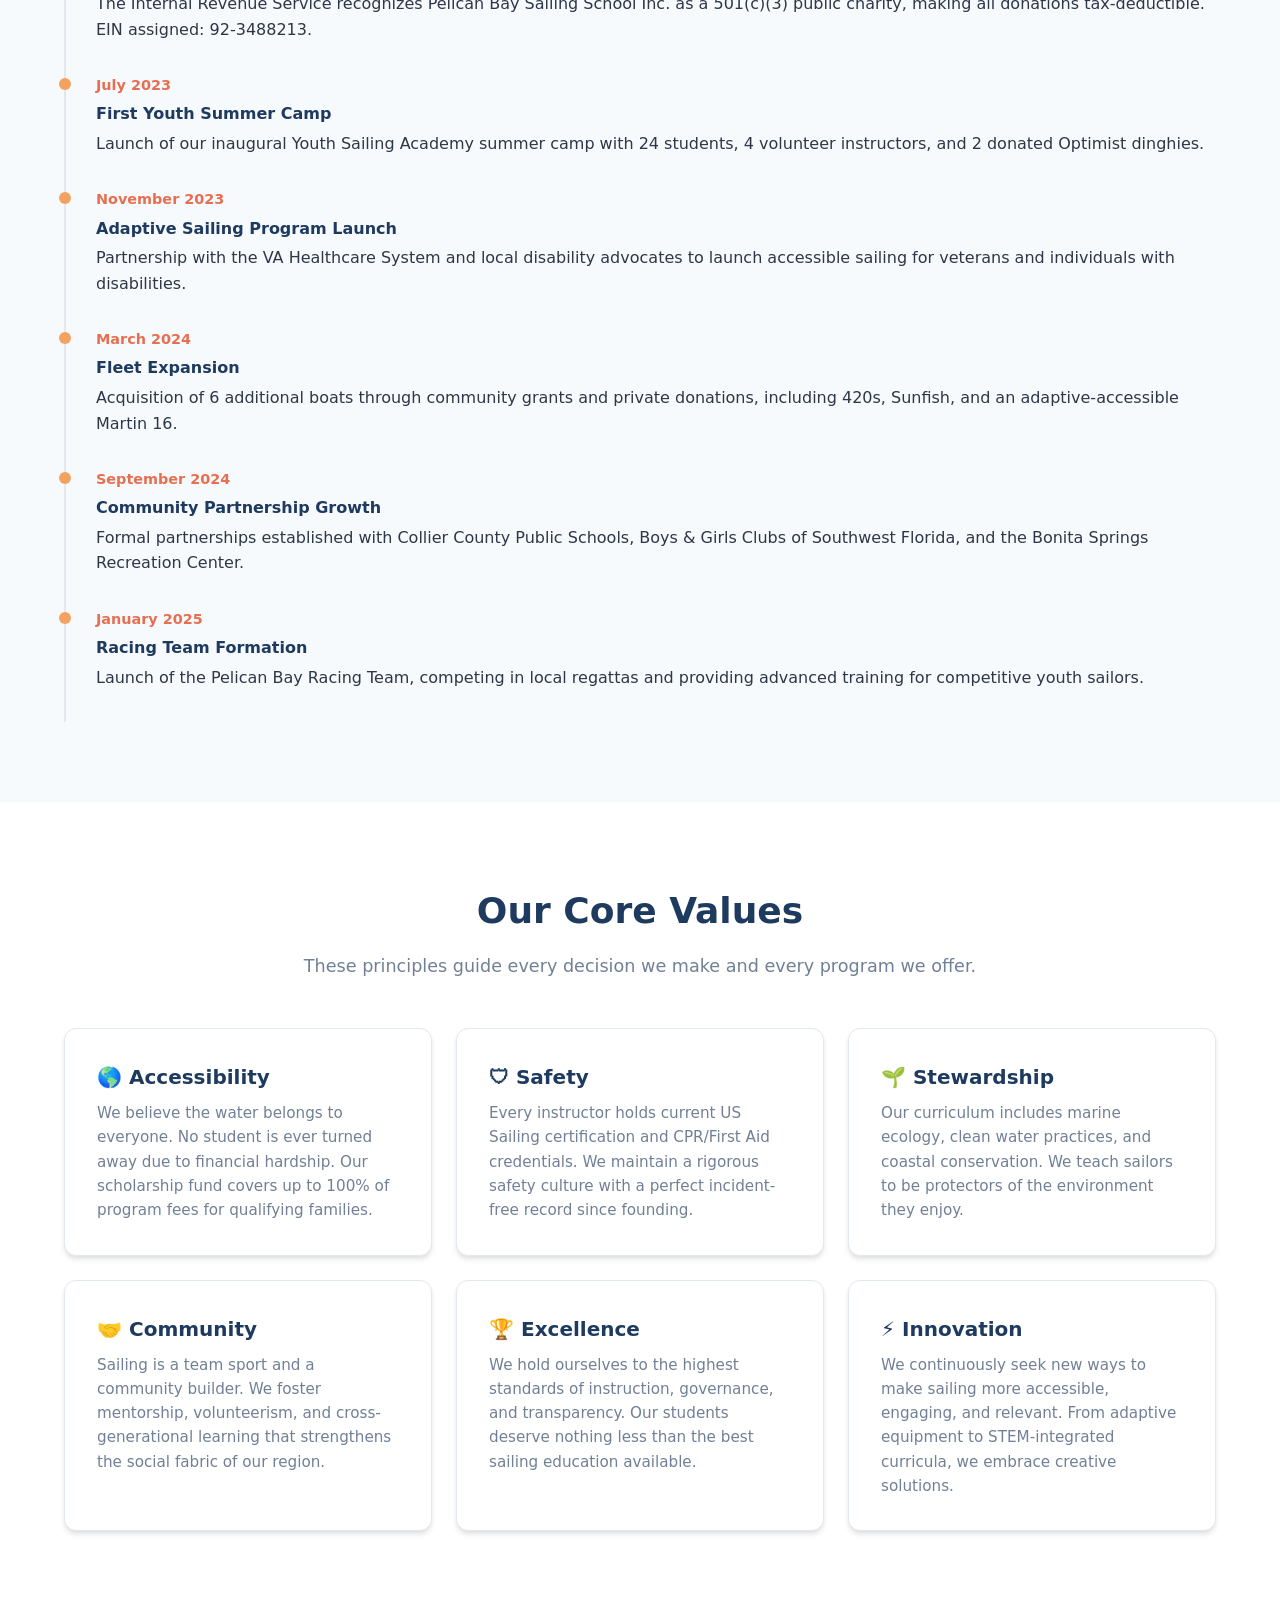
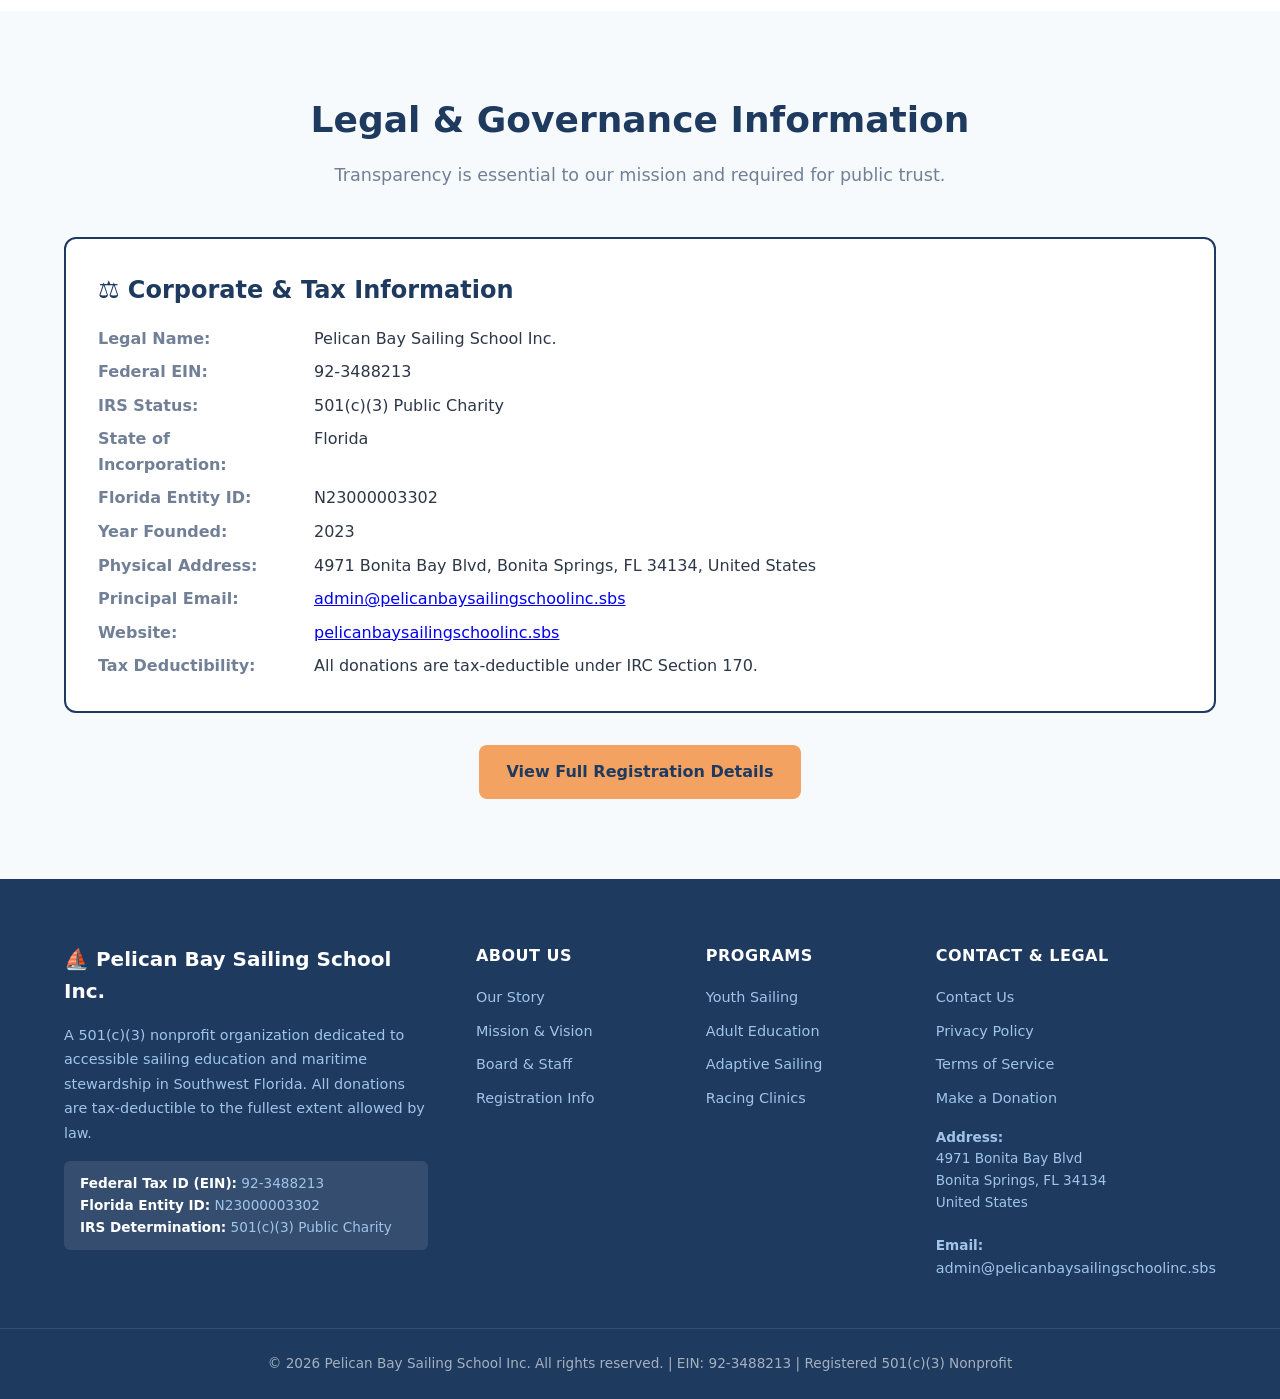
==== commit 2acab3f5: "Remove social links from about.html Removed social links section from the about page." ====
--- a/about.html
+++ b/about.html
@@ -25,7 +25,7 @@
   <meta name="twitter:description" content="Learn about the history, values, and legal status of Pelican Bay Sailing School Inc., a 501(c)(3) nonprofit in Bonita Springs, Florida. EIN: 92-3488213.">
 
   <!-- Google Verification (replace with actual code) -->
-  <meta name="google-site-verification" content="YOUR_GOOGLE_VERIFICATION_CODE">
+  <meta name="google-site-verification" content="Pozbxaj-UjocbGTyTUbjS6zW-PMdNUOLQOpRGWnOACE">
 
   <!-- Schema.org Organization -->
   <script type="application/ld+json">
@@ -266,11 +266,7 @@
         <strong>Florida Entity ID:</strong> N23000003302<br>
         <strong>IRS Determination:</strong> 501(c)(3) Public Charity
       </div>
-      <div class="social-links">
-        <a href="https://facebook.com/pelicanbaysailing" aria-label="Facebook" target="_blank" rel="noopener">f</a>
-        <a href="https://instagram.com/pelicanbaysailing" aria-label="Instagram" target="_blank" rel="noopener">&#128247;</a>
-        <a href="https://linkedin.com/company/pelican-bay-sailing-school" aria-label="LinkedIn" target="_blank" rel="noopener">in</a>
-      </div>
+    
     </div>
     <div class="footer-links">
       <h4>About Us</h4>
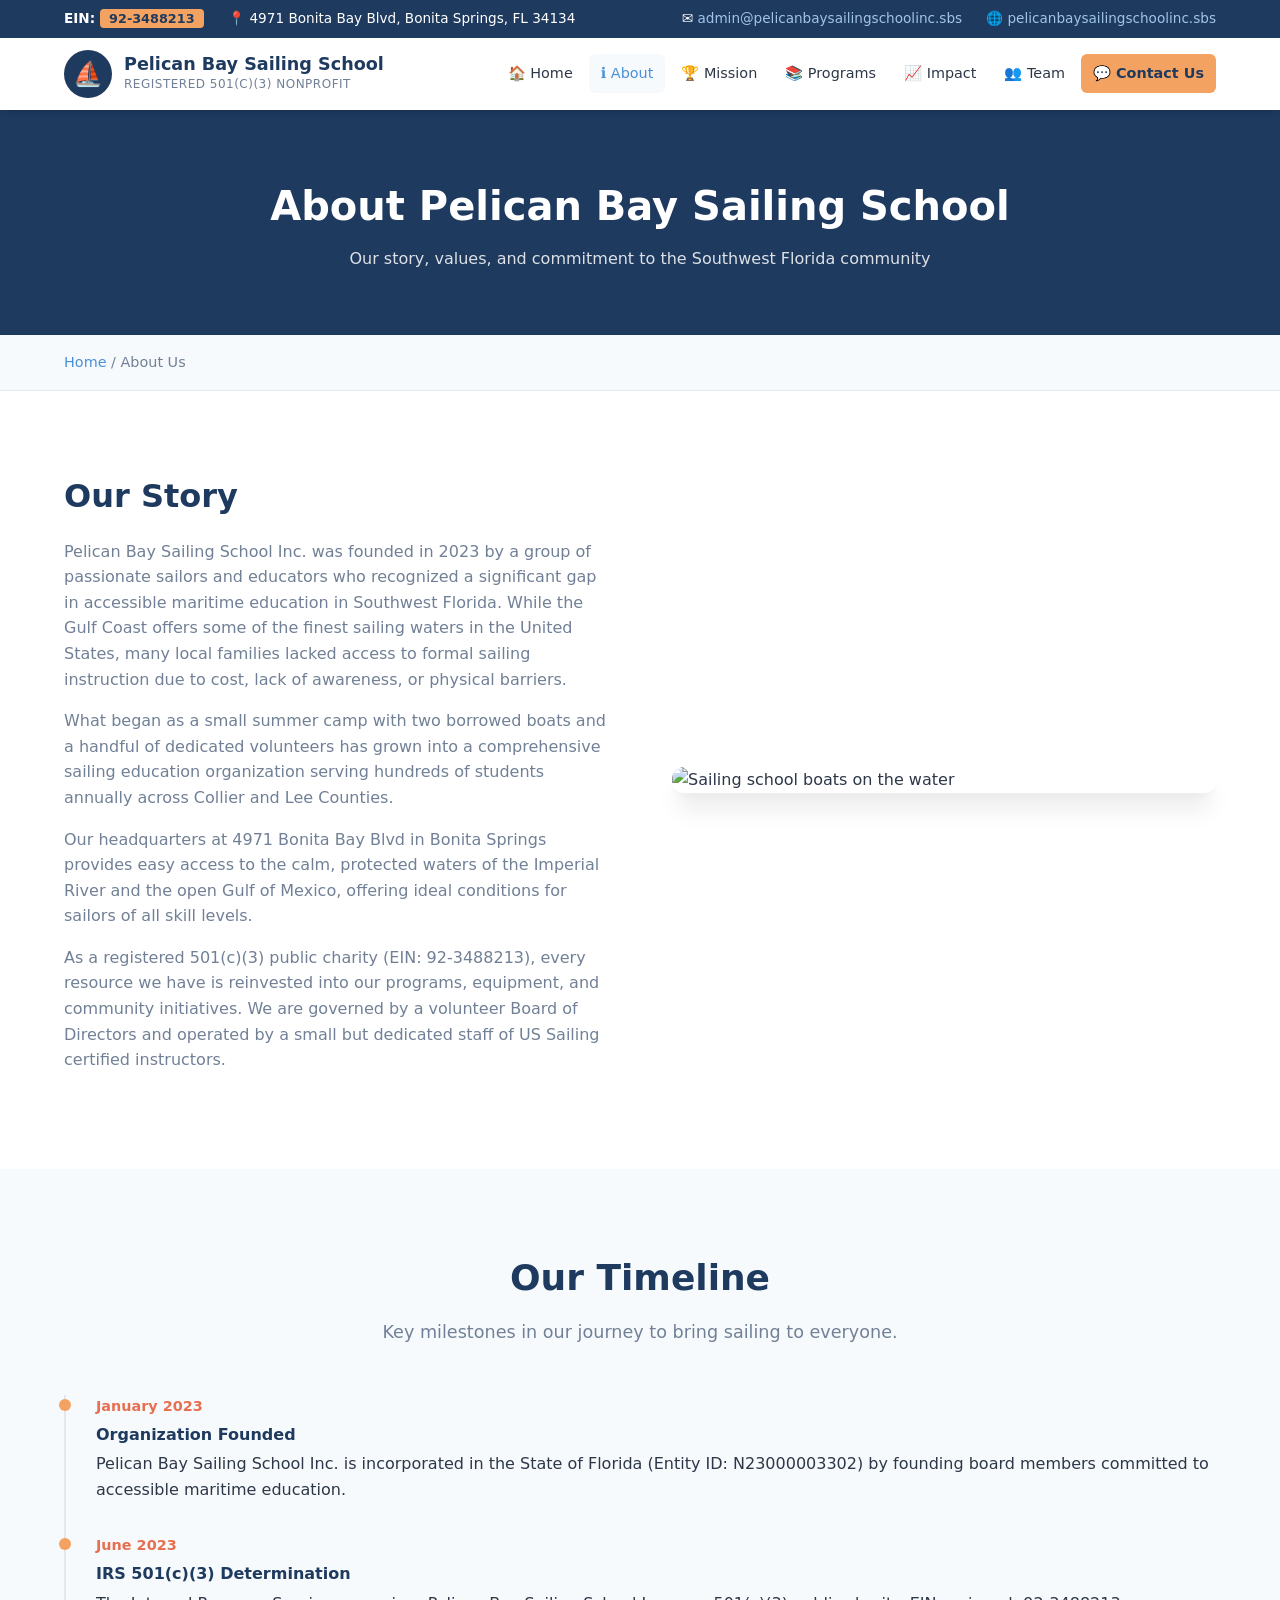
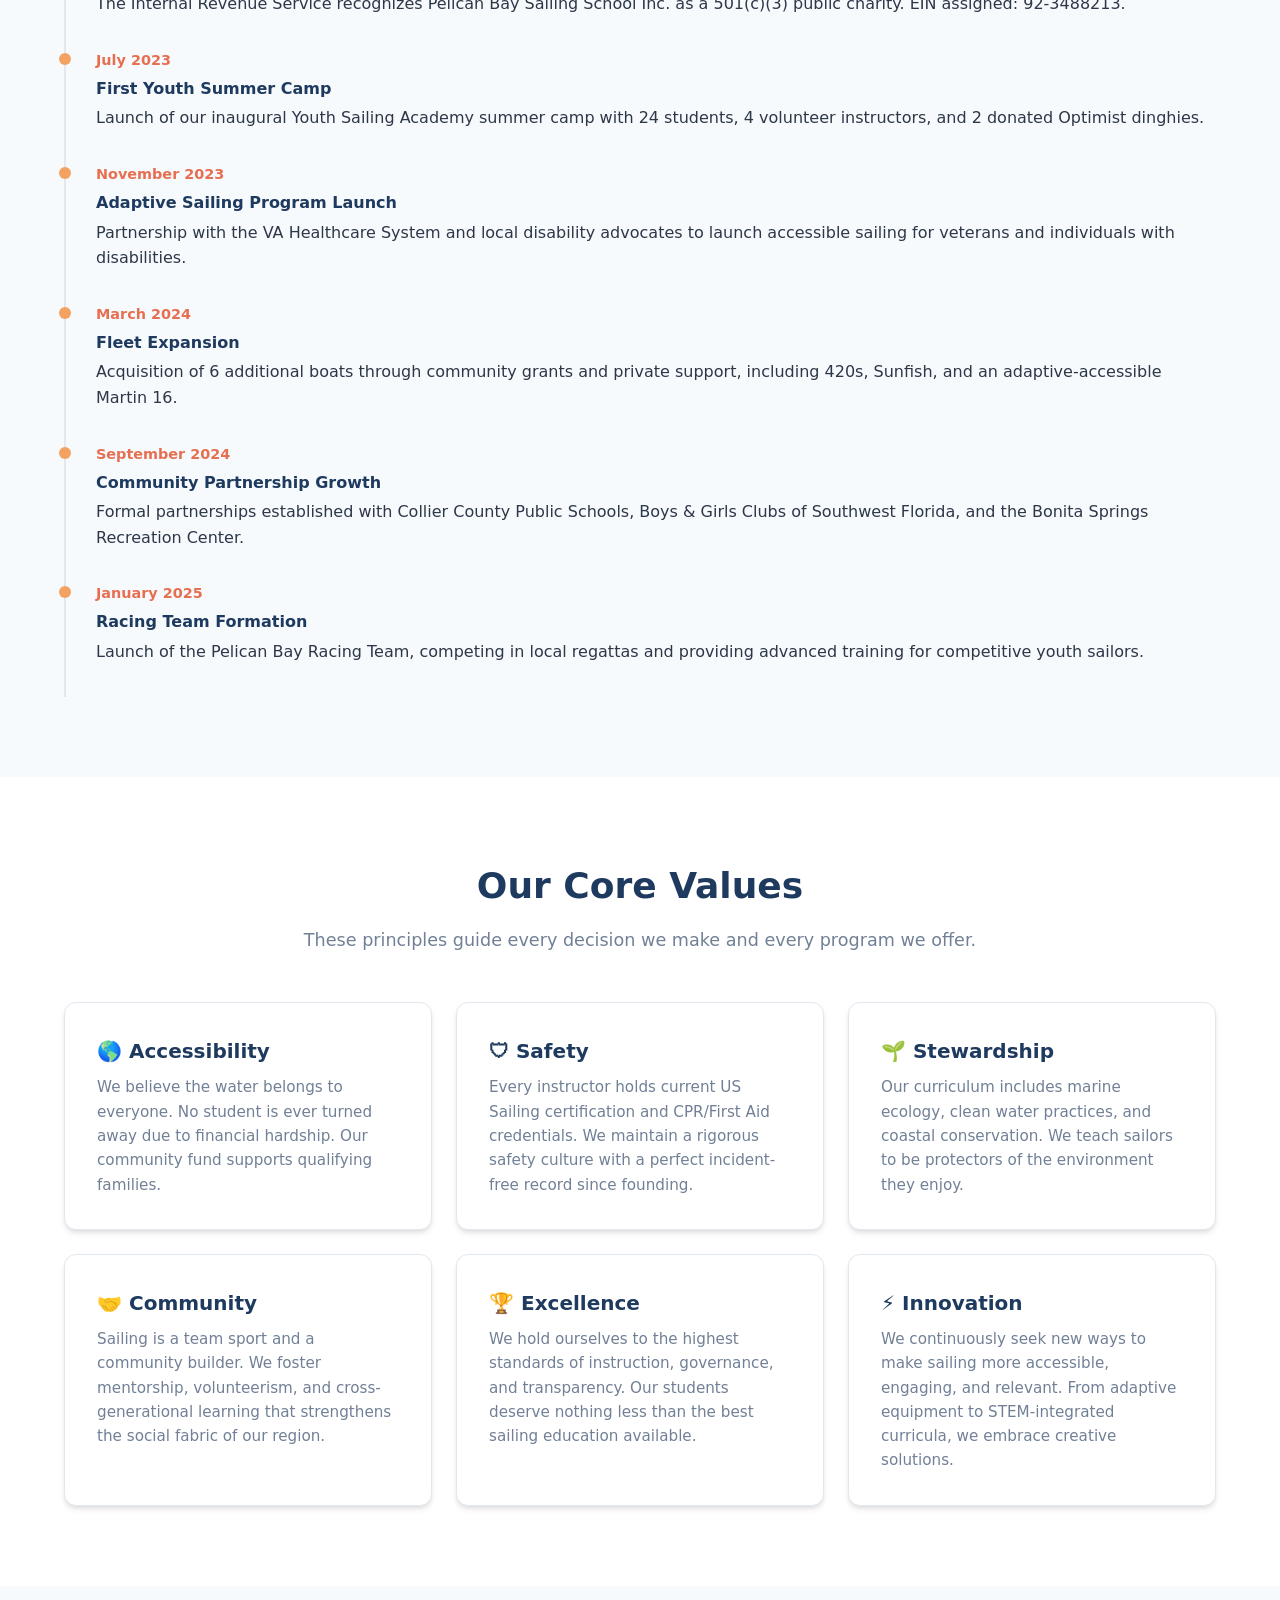
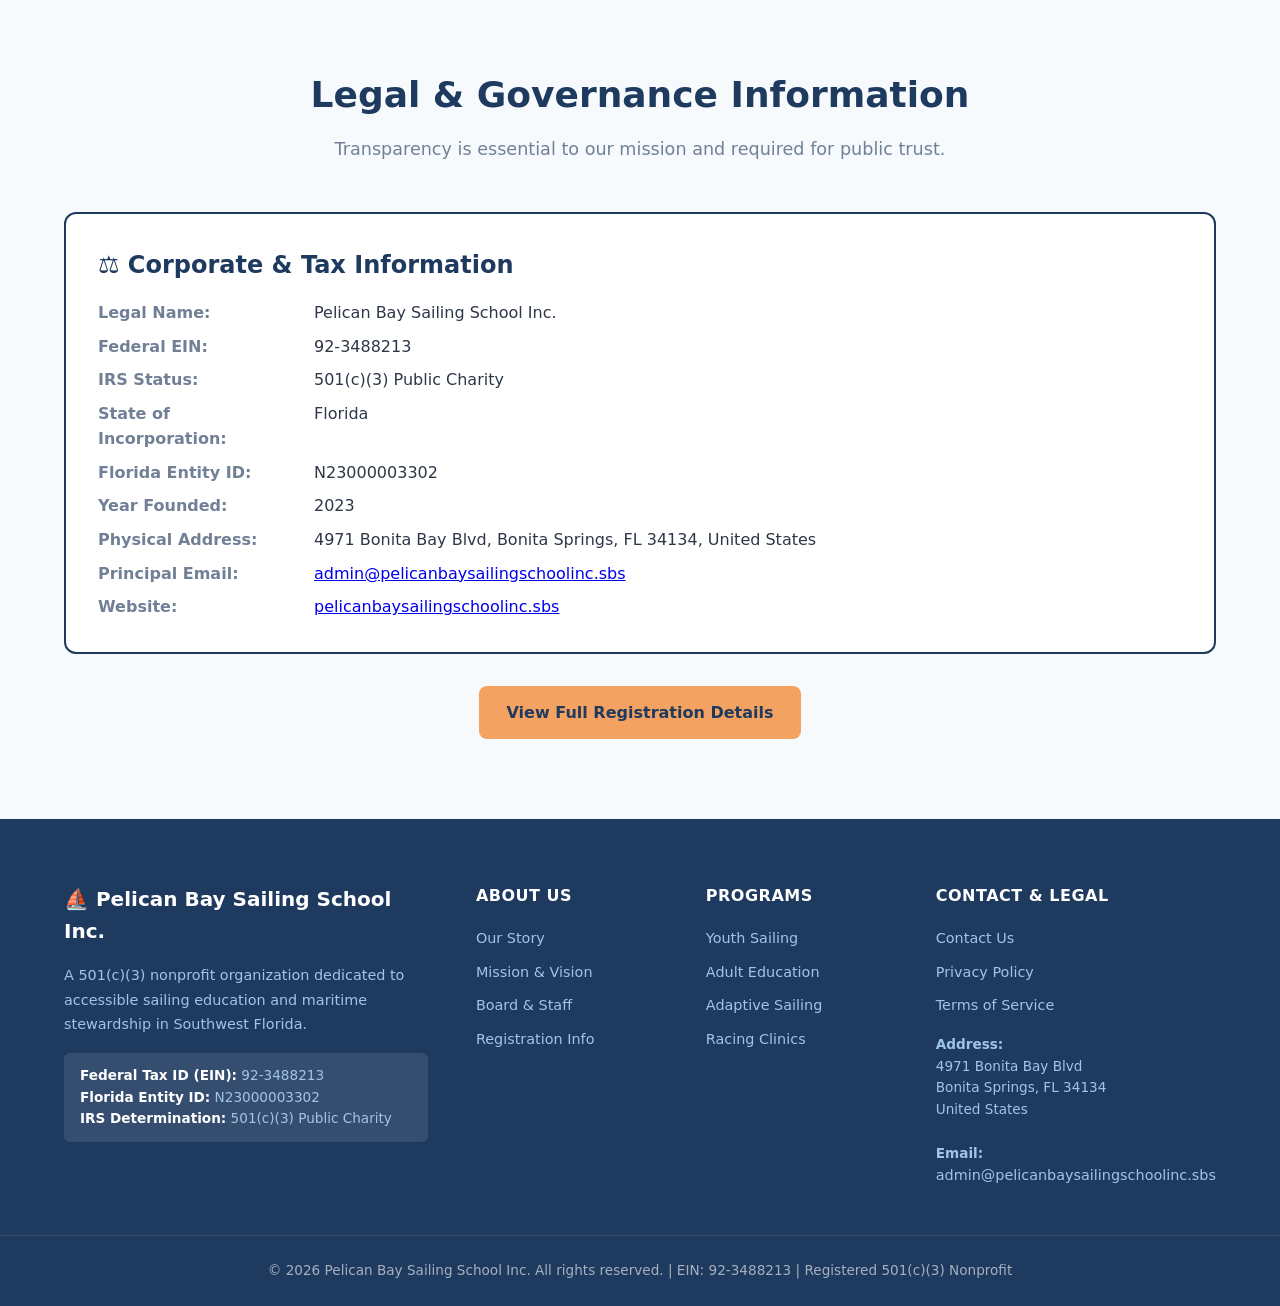
==== commit f9c7f0d6: "Refactor about.html for clarity and consistency Updated various sections for clarity and consistency" ====
--- a/about.html
+++ b/about.html
@@ -24,7 +24,7 @@
   <meta name="twitter:title" content="About Us | Pelican Bay Sailing School Inc.">
   <meta name="twitter:description" content="Learn about the history, values, and legal status of Pelican Bay Sailing School Inc., a 501(c)(3) nonprofit in Bonita Springs, Florida. EIN: 92-3488213.">
 
-  <!-- Google Verification (replace with actual code) -->
+  <!-- Google Verification -->
   <meta name="google-site-verification" content="Pozbxaj-UjocbGTyTUbjS6zW-PMdNUOLQOpRGWnOACE">
 
   <!-- Schema.org Organization -->
@@ -98,8 +98,7 @@
         <li><a href="programs.html">&#128218; Programs</a></li>
         <li><a href="impact.html">&#128200; Impact</a></li>
         <li><a href="team.html">&#128101; Team</a></li>
-        <li><a href="contact.html">&#128172; Contact</a></li>
-        <li><a href="donate.html" class="nav-cta">&#10084; Donate</a></li>
+        <li><a href="contact.html" class="nav-cta">&#128172; Contact Us</a></li>
       </ul>
     </nav>
   </div>
@@ -127,7 +126,7 @@
           <p>Pelican Bay Sailing School Inc. was founded in 2023 by a group of passionate sailors and educators who recognized a significant gap in accessible maritime education in Southwest Florida. While the Gulf Coast offers some of the finest sailing waters in the United States, many local families lacked access to formal sailing instruction due to cost, lack of awareness, or physical barriers.</p>
           <p>What began as a small summer camp with two borrowed boats and a handful of dedicated volunteers has grown into a comprehensive sailing education organization serving hundreds of students annually across Collier and Lee Counties.</p>
           <p>Our headquarters at 4971 Bonita Bay Blvd in Bonita Springs provides easy access to the calm, protected waters of the Imperial River and the open Gulf of Mexico, offering ideal conditions for sailors of all skill levels.</p>
-          <p>As a registered 501(c)(3) public charity (EIN: 92-3488213), every dollar we receive is reinvested into our programs, equipment, and scholarship fund. We are governed by a volunteer Board of Directors and operated by a small but dedicated staff of US Sailing certified instructors.</p>
+          <p>As a registered 501(c)(3) public charity (EIN: 92-3488213), every resource we have is reinvested into our programs, equipment, and community initiatives. We are governed by a volunteer Board of Directors and operated by a small but dedicated staff of US Sailing certified instructors.</p>
         </div>
         <div class="mission-img">
           <img src="https://images.unsplash.com/photo-1500930287596-c1ecaa373bb2?w=800&q=80" alt="Sailing school boats on the water">
@@ -151,7 +150,7 @@
         <div class="timeline-item">
           <div class="timeline-year">June 2023</div>
           <h4>IRS 501(c)(3) Determination</h4>
-          <p>The Internal Revenue Service recognizes Pelican Bay Sailing School Inc. as a 501(c)(3) public charity, making all donations tax-deductible. EIN assigned: 92-3488213.</p>
+          <p>The Internal Revenue Service recognizes Pelican Bay Sailing School Inc. as a 501(c)(3) public charity. EIN assigned: 92-3488213.</p>
         </div>
         <div class="timeline-item">
           <div class="timeline-year">July 2023</div>
@@ -166,7 +165,7 @@
         <div class="timeline-item">
           <div class="timeline-year">March 2024</div>
           <h4>Fleet Expansion</h4>
-          <p>Acquisition of 6 additional boats through community grants and private donations, including 420s, Sunfish, and an adaptive-accessible Martin 16.</p>
+          <p>Acquisition of 6 additional boats through community grants and private support, including 420s, Sunfish, and an adaptive-accessible Martin 16.</p>
         </div>
         <div class="timeline-item">
           <div class="timeline-year">September 2024</div>
@@ -191,7 +190,7 @@
       <div class="card-grid">
         <div class="card" style="padding:2rem;">
           <h3>&#127758; Accessibility</h3>
-          <p>We believe the water belongs to everyone. No student is ever turned away due to financial hardship. Our scholarship fund covers up to 100% of program fees for qualifying families.</p>
+          <p>We believe the water belongs to everyone. No student is ever turned away due to financial hardship. Our community fund supports qualifying families.</p>
         </div>
         <div class="card" style="padding:2rem;">
           <h3>&#128737; Safety</h3>
@@ -244,8 +243,6 @@
           <dd><a href="mailto:admin@pelicanbaysailingschoolinc.sbs">admin@pelicanbaysailingschoolinc.sbs</a></dd>
           <dt>Website:</dt>
           <dd><a href="https://pelicanbaysailingschoolinc.sbs">pelicanbaysailingschoolinc.sbs</a></dd>
-          <dt>Tax Deductibility:</dt>
-          <dd>All donations are tax-deductible under IRC Section 170.</dd>
         </dl>
       </div>
       <div class="text-center mt-2">
@@ -260,13 +257,12 @@
   <div class="footer-grid">
     <div class="footer-brand">
       <h3>&#9973; Pelican Bay Sailing School Inc.</h3>
-      <p>A 501(c)(3) nonprofit organization dedicated to accessible sailing education and maritime stewardship in Southwest Florida. All donations are tax-deductible to the fullest extent allowed by law.</p>
+      <p>A 501(c)(3) nonprofit organization dedicated to accessible sailing education and maritime stewardship in Southwest Florida.</p>
       <div class="ein-box">
         <strong>Federal Tax ID (EIN):</strong> 92-3488213<br>
         <strong>Florida Entity ID:</strong> N23000003302<br>
         <strong>IRS Determination:</strong> 501(c)(3) Public Charity
       </div>
-    
     </div>
     <div class="footer-links">
       <h4>About Us</h4>
@@ -292,7 +288,6 @@
         <li><a href="contact.html">Contact Us</a></li>
         <li><a href="privacy.html">Privacy Policy</a></li>
         <li><a href="terms.html">Terms of Service</a></li>
-        <li><a href="donate.html">Make a Donation</a></li>
       </ul>
       <p style="margin-top:1rem;font-size:0.85rem;">
         <strong>Address:</strong><br>
